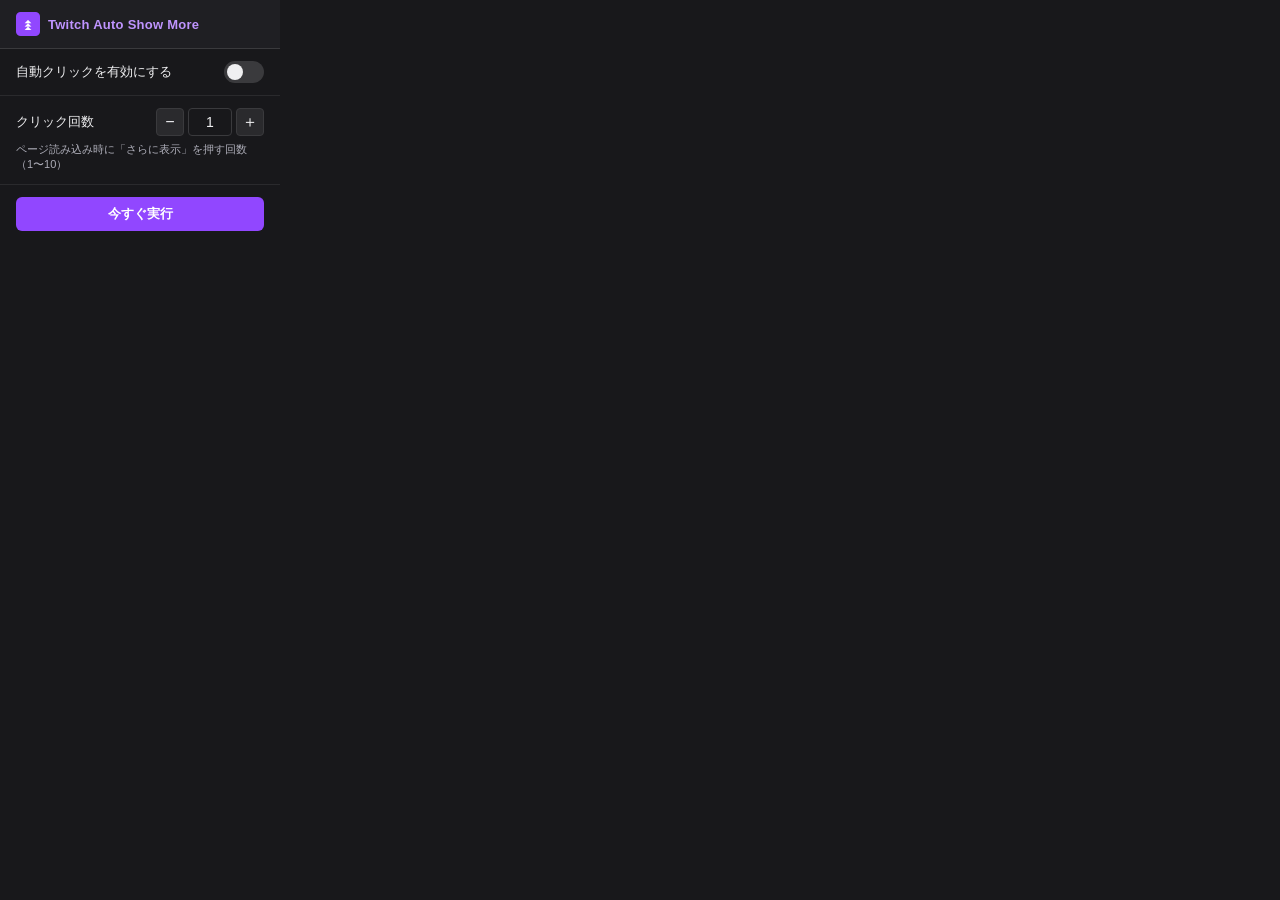
==== popup/popup.html @ 866d3db3 "feat: Chrome拡張機能の初期実装 - manifest.json (MV3, i18n対応, 必要権限設定) - content.js (MutationObserverによるshow-mo" ====
<!DOCTYPE html>
<html lang="en">
  <head>
    <meta charset="UTF-8" />
    <meta name="viewport" content="width=device-width, initial-scale=1.0" />
    <title>Twitch Auto Show More</title>
    <link rel="stylesheet" href="popup.css" />
  </head>
  <body>
    <div class="container">
      <header class="header">
        <img src="../icons/icon48.png" alt="icon" class="header-icon" />
        <h1 class="header-title">Twitch Auto Show More</h1>
      </header>

      <main class="main">
        <!-- ON/OFF トグル -->
        <section class="section">
          <div class="row">
            <label class="label" for="toggle-enabled" data-i18n="enableAutoClick">自動クリックを有効にする</label>
            <label class="toggle" for="toggle-enabled">
              <input type="checkbox" id="toggle-enabled" />
              <span class="toggle-slider"></span>
            </label>
          </div>
        </section>

        <!-- クリック回数設定 -->
        <section class="section">
          <div class="row">
            <label class="label" for="input-click-count" data-i18n="clickCount">クリック回数</label>
            <div class="count-control">
              <button class="count-btn" id="btn-decrement" data-i18n-aria="btnDecrement" aria-label="Decrease">−</button>
              <input
                type="number"
                id="input-click-count"
                min="1"
                max="10"
                value="1"
                class="count-input"
              />
              <button class="count-btn" id="btn-increment" data-i18n-aria="btnIncrement" aria-label="Increase">＋</button>
            </div>
          </div>
          <p class="hint" data-i18n="clickCountHint">ページ読み込み時に「さらに表示」を押す回数（1〜10）</p>
        </section>

        <!-- 手動実行ボタン -->
        <section class="section">
          <button class="run-btn" id="btn-run-now" data-i18n="runNow">今すぐ実行</button>
          <p class="status-message" id="status-message"></p>
        </section>
      </main>
    </div>
    <script src="popup.js"></script>
  </body>
</html>
---- popup/popup.css ----
/* ===========================
   Reset & Base
   =========================== */
*,
*::before,
*::after {
  box-sizing: border-box;
  margin: 0;
  padding: 0;
}

body {
  font-family: -apple-system, BlinkMacSystemFont, "Segoe UI", Roboto, sans-serif;
  font-size: 14px;
  color: #efeff1;
  background-color: #18181b;
  width: 280px;
  min-height: 200px;
}

/* ===========================
   Container
   =========================== */
.container {
  display: flex;
  flex-direction: column;
}

/* ===========================
   Header
   =========================== */
.header {
  display: flex;
  align-items: center;
  gap: 8px;
  padding: 12px 16px;
  background-color: #1f1f23;
  border-bottom: 1px solid #3a3a3d;
}

.header-icon {
  width: 24px;
  height: 24px;
}

.header-title {
  font-size: 13px;
  font-weight: 600;
  color: #bf94ff;
  letter-spacing: 0.02em;
}

/* ===========================
   Main
   =========================== */
.main {
  display: flex;
  flex-direction: column;
  gap: 0;
}

.section {
  padding: 12px 16px;
  border-bottom: 1px solid #2a2a2d;
}

.section:last-child {
  border-bottom: none;
}

/* ===========================
   Row
   =========================== */
.row {
  display: flex;
  align-items: center;
  justify-content: space-between;
  gap: 8px;
}

.label {
  font-size: 13px;
  color: #efeff1;
  cursor: default;
}

/* ===========================
   Toggle Switch
   =========================== */
.toggle {
  position: relative;
  display: inline-block;
  width: 40px;
  height: 22px;
  flex-shrink: 0;
  cursor: pointer;
}

.toggle input {
  opacity: 0;
  width: 0;
  height: 0;
}

.toggle-slider {
  position: absolute;
  inset: 0;
  background-color: #3a3a3d;
  border-radius: 22px;
  transition: background-color 0.2s;
}

.toggle-slider::before {
  content: "";
  position: absolute;
  width: 16px;
  height: 16px;
  left: 3px;
  top: 3px;
  background-color: #efeff1;
  border-radius: 50%;
  transition: transform 0.2s;
}

.toggle input:checked + .toggle-slider {
  background-color: #9147ff;
}

.toggle input:checked + .toggle-slider::before {
  transform: translateX(18px);
}

/* ===========================
   Count Control
   =========================== */
.count-control {
  display: flex;
  align-items: center;
  gap: 4px;
}

.count-btn {
  width: 28px;
  height: 28px;
  border: 1px solid #3a3a3d;
  border-radius: 4px;
  background-color: #2a2a2d;
  color: #efeff1;
  font-size: 16px;
  line-height: 1;
  cursor: pointer;
  display: flex;
  align-items: center;
  justify-content: center;
  transition: background-color 0.15s;
  flex-shrink: 0;
}

.count-btn:hover {
  background-color: #3a3a3d;
}

.count-btn:active {
  background-color: #4a4a4d;
}

.count-btn:disabled {
  opacity: 0.4;
  cursor: not-allowed;
}

.count-input {
  width: 44px;
  height: 28px;
  text-align: center;
  border: 1px solid #3a3a3d;
  border-radius: 4px;
  background-color: #18181b;
  color: #efeff1;
  font-size: 14px;
  -moz-appearance: textfield;
}

.count-input::-webkit-outer-spin-button,
.count-input::-webkit-inner-spin-button {
  -webkit-appearance: none;
  margin: 0;
}

/* ===========================
   Hint
   =========================== */
.hint {
  font-size: 11px;
  color: #adadb8;
  margin-top: 6px;
}

/* ===========================
   Run Button
   =========================== */
.run-btn {
  width: 100%;
  padding: 8px 0;
  border: none;
  border-radius: 6px;
  background-color: #9147ff;
  color: #fff;
  font-size: 13px;
  font-weight: 600;
  cursor: pointer;
  transition: background-color 0.15s, opacity 0.15s;
}

.run-btn:hover {
  background-color: #772ce8;
}

.run-btn:active {
  background-color: #5c16c5;
}

.run-btn:disabled {
  opacity: 0.5;
  cursor: not-allowed;
}

/* ===========================
   Status Message
   =========================== */
.status-message {
  font-size: 11px;
  color: #adadb8;
  margin-top: 6px;
  min-height: 16px;
  text-align: center;
}

.status-message.success {
  color: #00c8af;
}

.status-message.error {
  color: #ff6b6b;
}
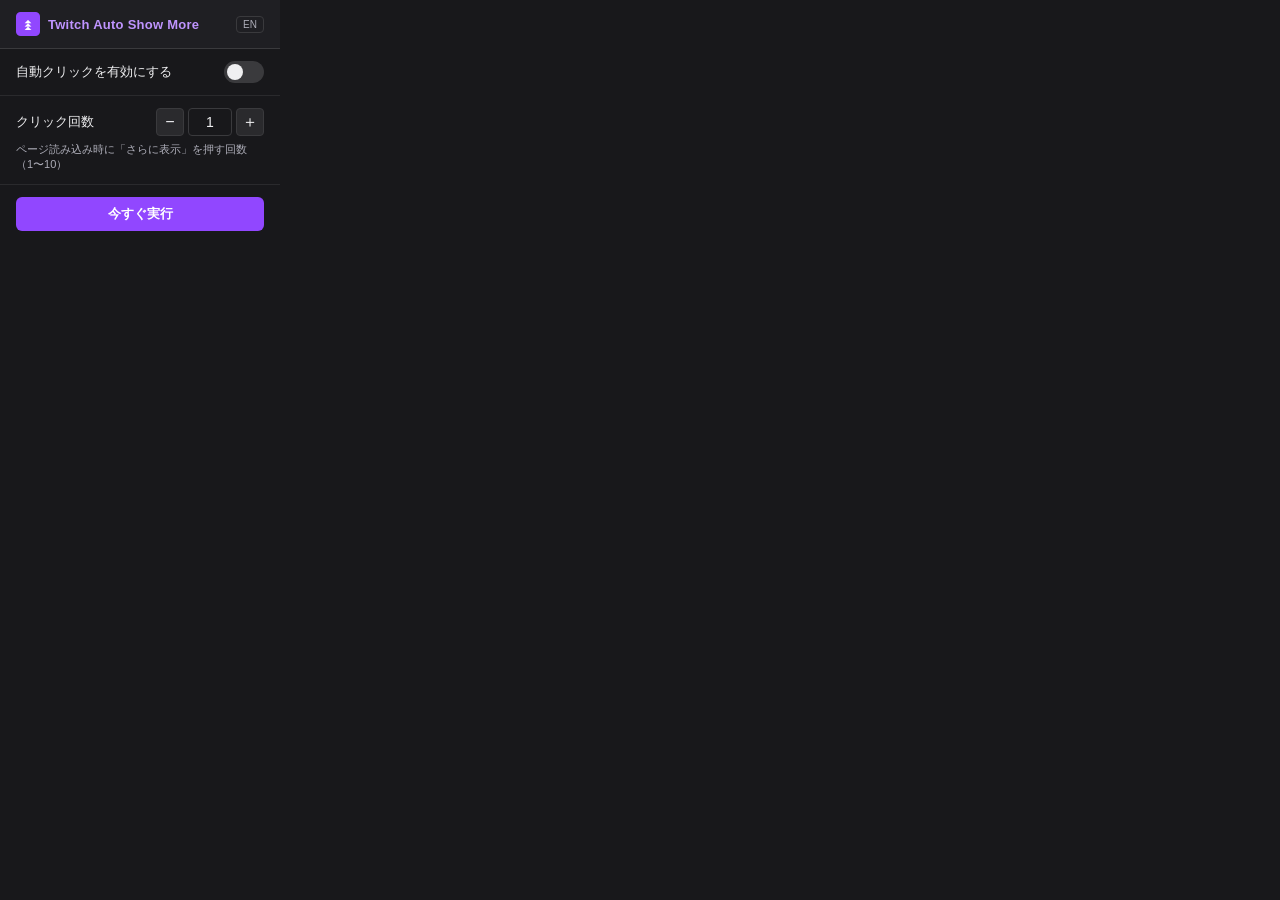
==== commit b8d195b1: "feat: ホームページのリデザインと言語切り替え機能を追加 - Twitchテーマカラー（紫#9146FF）を活用したモダンなホームページを作成 - 機能紹介、インストール方法、スクリーンショット、" ====
--- a/popup/popup.html
+++ b/popup/popup.html
@@ -11,14 +11,15 @@
       <header class="header">
         <img src="../icons/icon48.png" alt="icon" class="header-icon" />
         <h1 class="header-title">Twitch Auto Show More</h1>
+        <button class="lang-toggle" id="lang-toggle" title="Switch Language / 言語切替">EN</button>
       </header>
 
       <main class="main">
         <!-- ON/OFF トグル -->
         <section class="section">
           <div class="row">
-            <label class="label" for="toggle-enabled" data-i18n="enableAutoClick">自動クリックを有効にする</label>
-            <label class="toggle" for="toggle-enabled">
+            <span class="label" data-i18n="enableAutoClick">自動クリックを有効にする</span>
+            <label class="toggle">
               <input type="checkbox" id="toggle-enabled" />
               <span class="toggle-slider"></span>
             </label>
@@ -28,7 +29,7 @@
         <!-- クリック回数設定 -->
         <section class="section">
           <div class="row">
-            <label class="label" for="input-click-count" data-i18n="clickCount">クリック回数</label>
+            <label class="label" data-i18n="clickCount">クリック回数</label>
             <div class="count-control">
               <button class="count-btn" id="btn-decrement" data-i18n-aria="btnDecrement" aria-label="Decrease">−</button>
               <input
--- a/popup/popup.css
+++ b/popup/popup.css
@@ -1,9 +1,5 @@
-/* ===========================
-   Reset & Base
-   =========================== */
-*,
-*::before,
-*::after {
+/* Reset & Base */
+*, *::before, *::after {
   box-sizing: border-box;
   margin: 0;
   padding: 0;
@@ -18,17 +14,12 @@
   min-height: 200px;
 }
 
-/* ===========================
-   Container
-   =========================== */
+/* Layout */
 .container {
   display: flex;
   flex-direction: column;
 }
 
-/* ===========================
-   Header
-   =========================== */
 .header {
   display: flex;
   align-items: center;
@@ -48,11 +39,9 @@
   font-weight: 600;
   color: #bf94ff;
   letter-spacing: 0.02em;
-}
-
-/* ===========================
-   Main
-   =========================== */
+  flex: 1;
+}
+
 .main {
   display: flex;
   flex-direction: column;
@@ -68,9 +57,6 @@
   border-bottom: none;
 }
 
-/* ===========================
-   Row
-   =========================== */
 .row {
   display: flex;
   align-items: center;
@@ -84,9 +70,32 @@
   cursor: default;
 }
 
-/* ===========================
-   Toggle Switch
-   =========================== */
+/* Language Toggle */
+.lang-toggle {
+  padding: 2px 6px;
+  font-size: 10px;
+  font-weight: 500;
+  color: #adadb8;
+  background-color: transparent;
+  border: 1px solid #3a3a3d;
+  border-radius: 4px;
+  cursor: pointer;
+  transition: color 0.15s, border-color 0.15s, background-color 0.15s;
+  flex-shrink: 0;
+  margin-left: auto;
+}
+
+.lang-toggle:hover {
+  color: #efeff1;
+  border-color: #5a5a5d;
+  background-color: rgba(255, 255, 255, 0.05);
+}
+
+.lang-toggle:active {
+  background-color: rgba(255, 255, 255, 0.1);
+}
+
+/* Controls */
 .toggle {
   position: relative;
   display: inline-block;
@@ -130,9 +139,6 @@
   transform: translateX(18px);
 }
 
-/* ===========================
-   Count Control
-   =========================== */
 .count-control {
   display: flex;
   align-items: center;
@@ -187,18 +193,6 @@
   margin: 0;
 }
 
-/* ===========================
-   Hint
-   =========================== */
-.hint {
-  font-size: 11px;
-  color: #adadb8;
-  margin-top: 6px;
-}
-
-/* ===========================
-   Run Button
-   =========================== */
 .run-btn {
   width: 100%;
   padding: 8px 0;
@@ -225,9 +219,13 @@
   cursor: not-allowed;
 }
 
-/* ===========================
-   Status Message
-   =========================== */
+/* Text & Status */
+.hint {
+  font-size: 11px;
+  color: #adadb8;
+  margin-top: 6px;
+}
+
 .status-message {
   font-size: 11px;
   color: #adadb8;
